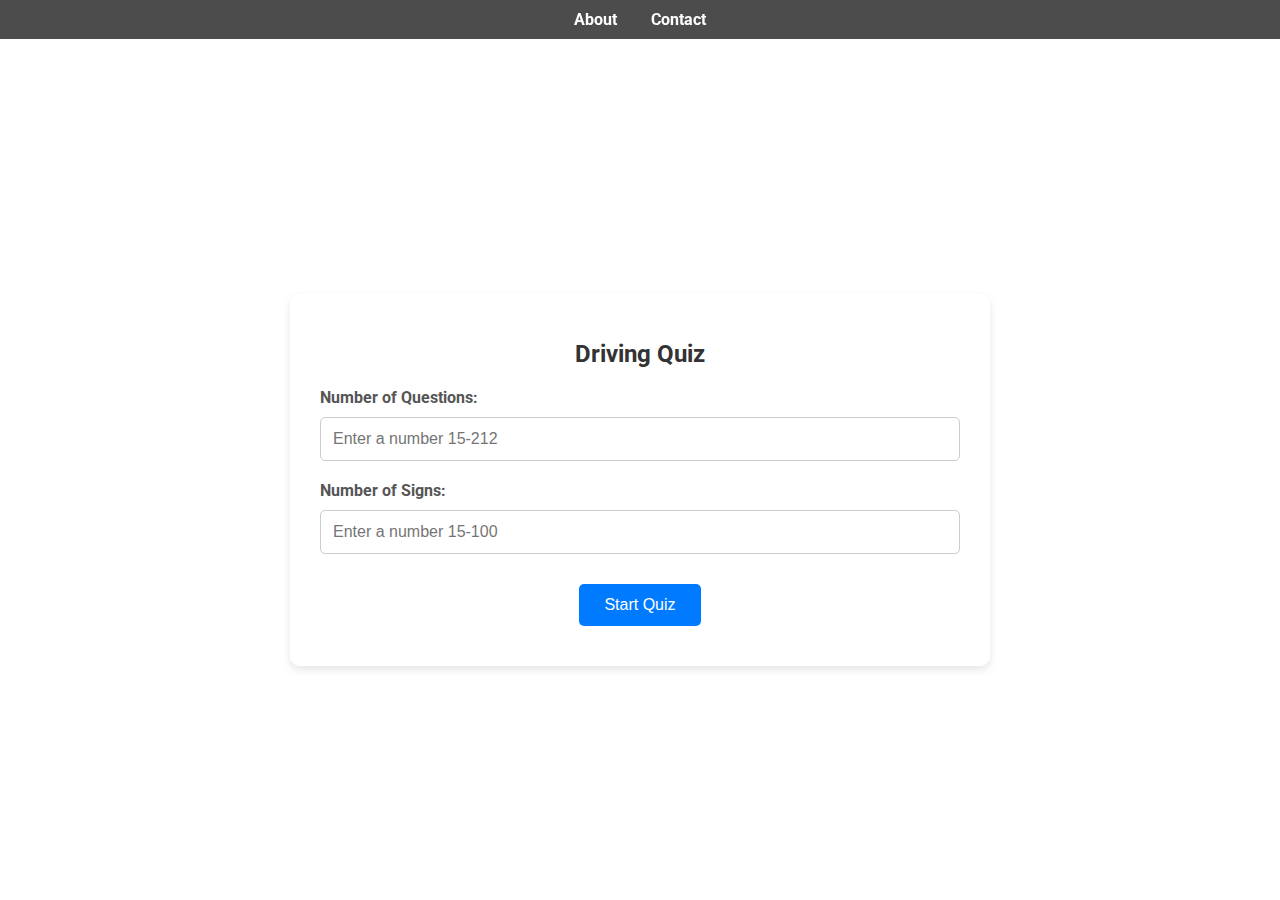
==== index.html @ 391bef8a "added new file styling and more" ====
<!DOCTYPE html>
<html lang="en">
<head>
    <meta charset="UTF-8">
    <meta name="viewport" content="width=device-width, initial-scale=1.0">
    <title>Driving Quiz</title>
    <link rel="stylesheet" href="styles.css">
    <link href="https://fonts.googleapis.com/css2?family=Roboto:wght@400;500;700&display=swap" rel="stylesheet">
</head>
<body>
    <div class="taskbar">
        <a href="about.html">About</a>
        <a href="contact.html">Contact</a>
    </div>
    <div class="container">
        <h1>Driving Quiz</h1>
        <div class="config">
            <label for="questionCount">Number of Questions:</label>
            <input type="number" id="questionCount" min="15" max="212" placeholder="Enter a number 15-212">

            <label for="pictureQuestionCount">Number of Signs:</label>
            <input type="number" id="pictureQuestionCount" min="15" max="100" placeholder="Enter a number 15-100">

            <div class="button-container">
                <button id="startQuiz">Start Quiz</button>
            </div>
        </div>

        <!-- The quiz section which includes the buttons -->
        <div id="quizContainer" class="hidden">
            <div id="quiz"></div>
            <!-- These buttons will be shown after the quiz starts -->
            <div class="button-container">
                <button id="prevQuestion" class="hidden">Previous</button>
                <button id="nextQuestion" class="hidden">Next</button>
                <button id="submitQuiz" class="hidden">Submit</button>
                <button id="returnButton" class="hidden">Return to Settings</button>
            </div>
        </div>

        <div id="result" class="hidden"></div>
    </div>

    <div id="about" class="hidden">
        <h2>About</h2>
        <p>This is a driving quiz application to help you prepare for your driving test.</p>
    </div>

    <div id="contact" class="hidden">
        <h2>Contact</h2>
        <p>For any inquiries, please contact us at <a href="mailto:info@drivingquiz.com">info@drivingquiz.com</a>.</p>
    </div>

    <script src="script.js"></script>
</body>
</html>
---- styles.css ----
body {
    font-family: 'Roboto', sans-serif;
    background: url('background.jpg') no-repeat center center fixed;
    background-size: cover;
    margin: 0;
    padding: 0;
    display: flex;
    justify-content: center;
    align-items: center;
    height: 100vh;
    flex-direction: column;
}

.taskbar {
    width: 100%;
    background-color: rgba(0, 0, 0, 0.7);
    padding: 10px 0;
    text-align: center;
    position: fixed;
    top: 0;
    left: 0;
    z-index: 1000;
}

.taskbar a {
    color: #fff;
    margin: 0 15px;
    text-decoration: none;
    font-weight: bold;
}

.taskbar a:hover {
    text-decoration: underline;
}

.container {
    background: rgba(255, 255, 255, 0.9);
    padding: 30px;
    border-radius: 10px;
    box-shadow: 0 4px 8px rgba(0, 0, 0, 0.1);
    width: 100%;
    max-width: 700px;
    box-sizing: border-box;
    margin-top: 60px; /* Adjust for taskbar height */
}

h1 {
    text-align: center;
    color: #333;
    margin-bottom: 20px;
    font-size: 24px;
}

.contact-info {
    font-size: 18px;
    color: #555;
}

.contact-info ul {
    list-style-type: none;
    padding: 0;
}

.contact-info li {
    margin-bottom: 10px;
}

.contact-info a {
    color: #007BFF;
    text-decoration: none;
}

.contact-info a:hover {
    text-decoration: underline;
}

.map-container {
    margin-top: 20px;
    border: 1px solid #ccc;
    border-radius: 5px;
    overflow: hidden;
}

.config, #quizContainer, #result {
    margin-top: 20px;
}

label {
    display: block;
    margin-bottom: 10px;
    color: #555;
    font-weight: bold;
}

input[type="number"] {
    width: 100%;
    padding: 12px;
    margin-bottom: 20px;
    border: 1px solid #ccc;
    border-radius: 5px;
    box-sizing: border-box;
    font-size: 16px;
}

.button-container {
    text-align: center;
}

button {
    padding: 12px 25px;
    margin: 10px;
    border: none;
    border-radius: 5px;
    background-color: #007BFF;
    color: #fff;
    cursor: pointer;
    font-size: 16px;
    transition: background-color 0.3s ease;
}

button:hover {
    background-color: #0056b3;
}

.hidden {
    display: none;
}

.result-question {
    margin-bottom: 20px;
    padding: 15px;
    border: 1px solid #e0e0e0;
    border-radius: 5px;
    background-color: #fafafa;
}

.correct {
    color: green;
    font-weight: bold;
}

.wrong {
    color: red;
    font-weight: bold;
}

#quiz img {
    max-width: 100%;
    height: auto;
    margin-bottom: 20px;
    border-radius: 5px;
    box-shadow: 0 2px 4px rgba(0, 0, 0, 0.1);
}

ul {
    list-style-type: none;
    padding: 0;
}

li {
    margin-bottom: 10px;
}

input[type="radio"] {
    margin-right: 10px;
}
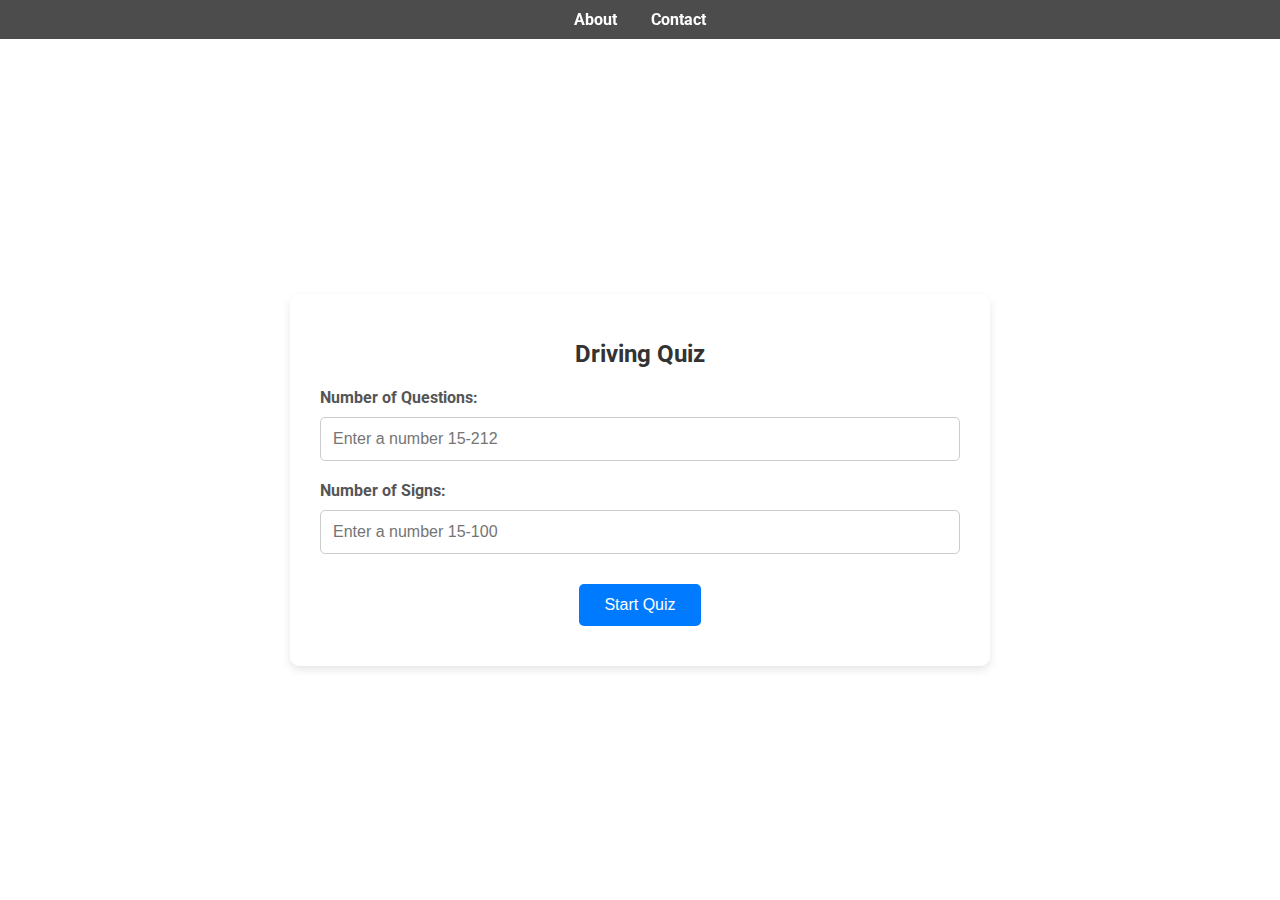
==== commit 2653e10c: "fixed bug" ====
--- a/index.html
+++ b/index.html
@@ -34,7 +34,6 @@
                 <button id="prevQuestion" class="hidden">Previous</button>
                 <button id="nextQuestion" class="hidden">Next</button>
                 <button id="submitQuiz" class="hidden">Submit</button>
-                <button id="returnButton" class="hidden">Return to Settings</button>
             </div>
         </div>
 
@@ -48,7 +47,7 @@
 
     <div id="contact" class="hidden">
         <h2>Contact</h2>
-        <p>For any inquiries, please contact us at <a href="mailto:info@drivingquiz.com">info@drivingquiz.com</a>.</p>
+        <p>If you have any questions, please reach out to us.</p>
     </div>
 
     <script src="script.js"></script>
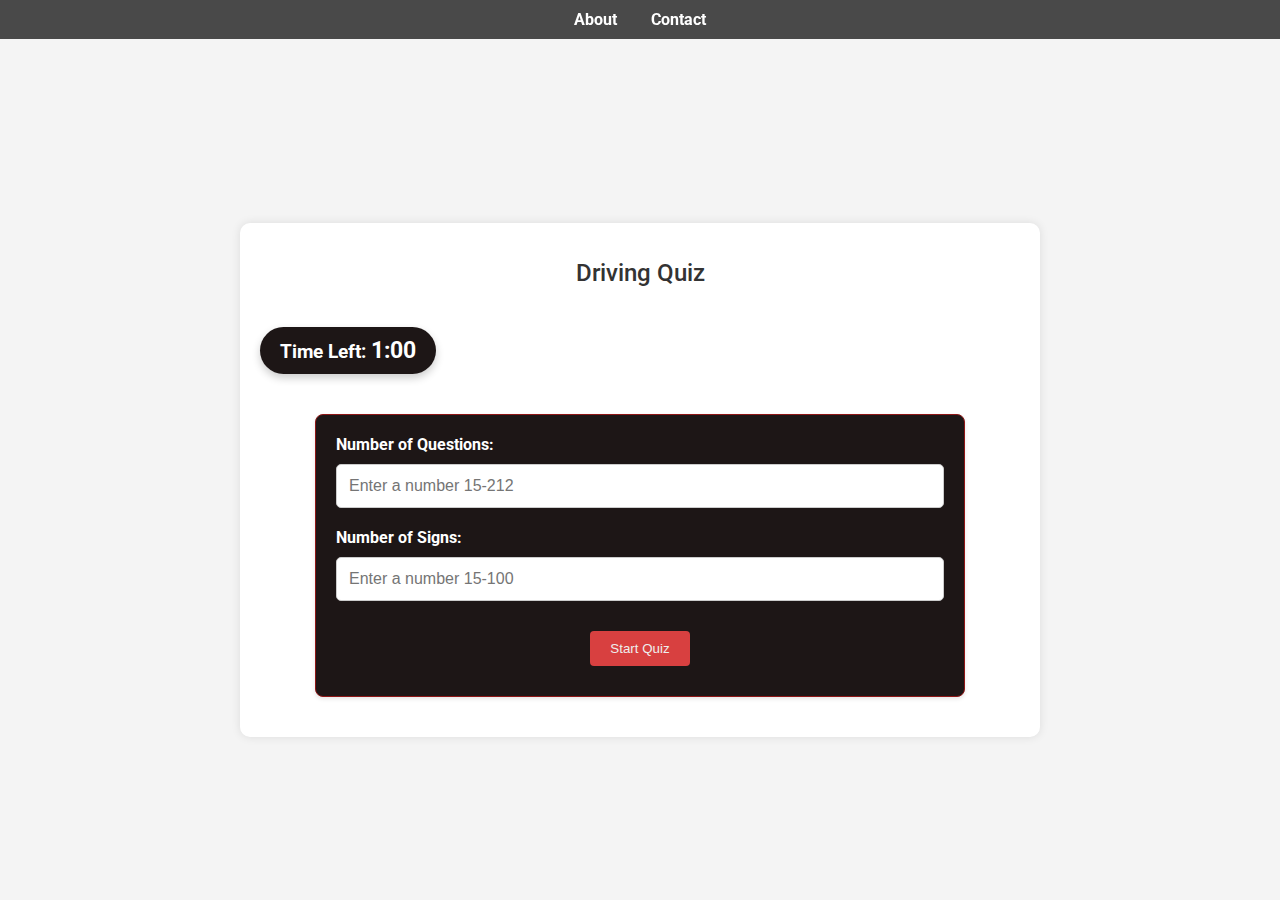
==== commit 4cdc8ee7: "styles the website added a timer made sure that everything works properly" ====
--- a/index.html
+++ b/index.html
@@ -14,6 +14,7 @@
     </div>
     <div class="container">
         <h1>Driving Quiz</h1>
+        <div id="timer" class="hidden">Time Left: <span id="time">1:00</span></div>
         <div class="config">
             <label for="questionCount">Number of Questions:</label>
             <input type="number" id="questionCount" min="15" max="212" placeholder="Enter a number 15-212">
--- a/styles.css
+++ b/styles.css
@@ -1,7 +1,17 @@
+/* Define color palette */
+:root {
+    --dark-brown: #1D1616; /* 20% */
+    --dark-red: #8E1616;   /* 20% */
+    --red: #D84040;        /* 10% */
+    --light-grey: #EEEEEE; /* 50% */
+    --white: #FFFFFF;      /* Additional color for better contrast */
+}
+
+/* General styles */
 body {
+    background-color: #f4f4f4;
+    color: var(--dark-brown); /* 20% */
     font-family: 'Roboto', sans-serif;
-    background: url('background.jpg') no-repeat center center fixed;
-    background-size: cover;
     margin: 0;
     padding: 0;
     display: flex;
@@ -11,6 +21,77 @@
     flex-direction: column;
 }
 
+/* Header styles */
+header {
+    background-color: var(--dark-red); /* 20% */
+    color: var(--light-grey); /* 50% */
+    padding: 20px;
+    text-align: center;
+    width: 100%;
+    box-shadow: 0 2px 4px rgba(0, 0, 0, 0.1);
+}
+
+/* Quiz container styles */
+#quizContainer {
+    background-color: var(--light-grey); /* 50% */
+    border: 1px solid var(--dark-brown); /* 20% */
+    border-radius: 8px;
+    margin: 20px auto;
+    padding: 20px;
+    width: 80%;
+    box-shadow: 0 2px 4px rgba(0, 0, 0, 0.1);
+}
+
+/* Button styles */
+button {
+    background-color: var(--red); /* 10% */
+    border: none;
+    border-radius: 4px;
+    color: var(--light-grey); /* 50% */
+    cursor: pointer;
+    padding: 10px 20px;
+    margin: 10px 0;
+    transition: background-color 0.3s ease;
+}
+
+button:hover {
+    background-color: var(--dark-red); /* 20% */
+}
+
+/* Config section styles */
+.config {
+    background-color: var(--dark-brown); /* 20% */
+    border: 1px solid var(--dark-red); /* 20% */
+    border-radius: 8px;
+    color: var(--light-grey); /* 50% */
+    margin: 20px auto;
+    padding: 20px;
+    width: 80%;
+    box-shadow: 0 2px 4px rgba(0, 0, 0, 0.1);
+}
+
+/* Return button styles */
+.return-button {
+    background-color: var(--dark-red); /* 20% */
+    border: none;
+    border-radius: 4px;
+    color: var(--light-grey); /* 50% */
+    cursor: pointer;
+    display: none;
+    padding: 10px 20px;
+    margin: 10px 0;
+    transition: background-color 0.3s ease;
+}
+
+.return-button.hidden {
+    display: none;
+}
+
+.return-button:hover {
+    background-color: var(--red); /* 10% */
+}
+
+/* Taskbar styles */
 .taskbar {
     width: 100%;
     background-color: rgba(0, 0, 0, 0.7);
@@ -26,22 +107,51 @@
     color: #fff;
     margin: 0 15px;
     text-decoration: none;
-    font-weight: bold;
+    transition: color 0.3s ease;
 }
 
 .taskbar a:hover {
+    color: var(--red); /* 10% */
+}
+
+@keyframes fadeIn {
+    from { opacity: 0; }
+    to { opacity: 1; }
+}
+
+@keyframes slideDown {
+    from { top: -50px; }
+    to { top: 0; }
+}
+
+.taskbar a {
+    color: #fff;
+    margin: 0 15px;
+    text-decoration: none;
+    font-weight: bold;
+    transition: color 0.3s ease;
+}
+
+.taskbar a:hover {
+    color: #ffcc00;
     text-decoration: underline;
 }
 
 .container {
-    background: rgba(255, 255, 255, 0.9);
-    padding: 30px;
+    background: #fff;
+    padding: 20px;
     border-radius: 10px;
-    box-shadow: 0 4px 8px rgba(0, 0, 0, 0.1);
-    width: 100%;
-    max-width: 700px;
+    box-shadow: 0 0 10px rgba(0, 0, 0, 0.1);
+    width: 100%;
+    max-width: 800px;
     box-sizing: border-box;
     margin-top: 60px; /* Adjust for taskbar height */
+    animation: fadeInUp 0.5s ease-in-out;
+}
+
+@keyframes fadeInUp {
+    from { transform: translateY(20px); opacity: 0; }
+    to { transform: translateY(0); opacity: 1; }
 }
 
 h1 {
@@ -49,46 +159,13 @@
     color: #333;
     margin-bottom: 20px;
     font-size: 24px;
-}
-
-.contact-info {
-    font-size: 18px;
-    color: #555;
-}
-
-.contact-info ul {
-    list-style-type: none;
-    padding: 0;
-}
-
-.contact-info li {
-    margin-bottom: 10px;
-}
-
-.contact-info a {
-    color: #007BFF;
-    text-decoration: none;
-}
-
-.contact-info a:hover {
-    text-decoration: underline;
-}
-
-.map-container {
-    margin-top: 20px;
-    border: 1px solid #ccc;
-    border-radius: 5px;
-    overflow: hidden;
-}
-
-.config, #quizContainer, #result {
-    margin-top: 20px;
+    font-weight: 500;
 }
 
 label {
     display: block;
     margin-bottom: 10px;
-    color: #555;
+    color: var(--white); /* 20% */
     font-weight: bold;
 }
 
@@ -102,24 +179,14 @@
     font-size: 16px;
 }
 
+p {
+    font-weight: 400;
+    color: #666;
+    line-height: 1.6;
+}
+
 .button-container {
     text-align: center;
-}
-
-button {
-    padding: 12px 25px;
-    margin: 10px;
-    border: none;
-    border-radius: 5px;
-    background-color: #007BFF;
-    color: #fff;
-    cursor: pointer;
-    font-size: 16px;
-    transition: background-color 0.3s ease;
-}
-
-button:hover {
-    background-color: #0056b3;
 }
 
 .hidden {
@@ -163,4 +230,41 @@
 
 input[type="radio"] {
     margin-right: 10px;
+}
+
+#timer {
+    font-size: 1.2em;
+    font-weight: bold;
+    color: #ffffff;
+    background-color: var(--dark-brown);
+    padding: 10px 20px;
+    border-radius: 50px;
+    margin: 20px 0;
+    text-align: center;
+    animation: pulse 1s infinite;
+    box-shadow: 0 4px 8px rgba(0, 0, 0, 0.2);
+    display: inline-block;
+}
+
+@keyframes pulse {
+    0% { transform: scale(1); }
+    50% { transform: scale(1.05); }
+    100% { transform: scale(1); }
+}
+
+#time {
+    font-size: 1.2em;
+    font-weight: bold;
+    color: #ffffff;
+}
+
+/* Number of questions and sign labels styles */
+.question-number, .sign-label {
+    background-color: var(--white); /* Additional color for better contrast */
+    color: var(--white); /* 20% */
+    padding: 10px;
+    border-radius: 4px;
+    margin: 5px 0;
+    font-weight: bold;
+    box-shadow: 0 2px 4px rgba(0, 0, 0, 0.1);
 }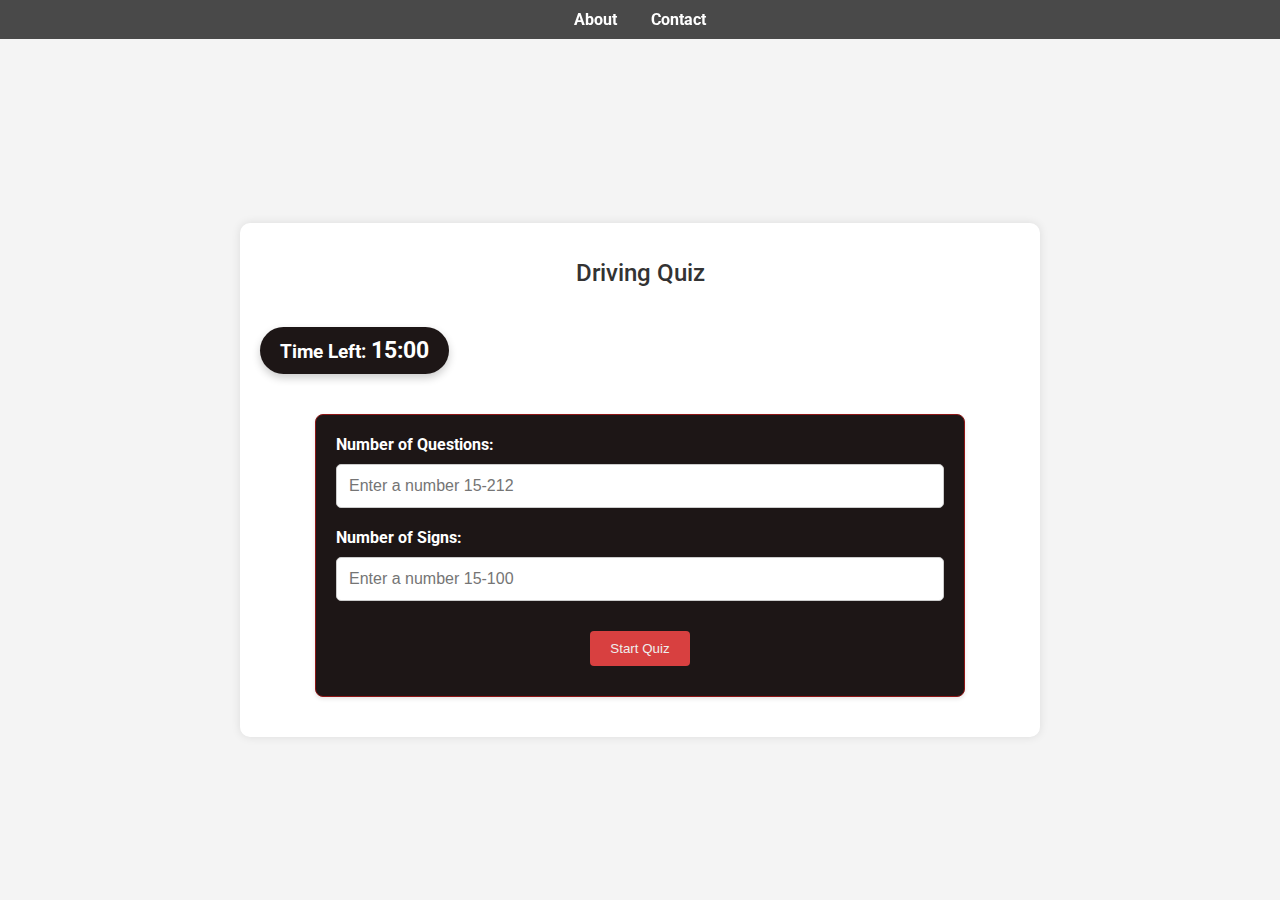
==== commit a838e683: "fixed bugs added styling" ====
--- a/index.html
+++ b/index.html
@@ -14,7 +14,7 @@
     </div>
     <div class="container">
         <h1>Driving Quiz</h1>
-        <div id="timer" class="hidden">Time Left: <span id="time">1:00</span></div>
+        <div id="timer" class="hidden">Time Left: <span id="time">15:00</span></div>
         <div class="config">
             <label for="questionCount">Number of Questions:</label>
             <input type="number" id="questionCount" min="15" max="212" placeholder="Enter a number 15-212">
--- a/styles.css
+++ b/styles.css
@@ -40,6 +40,17 @@
     padding: 20px;
     width: 80%;
     box-shadow: 0 2px 4px rgba(0, 0, 0, 0.1);
+    height: 400px; /* Set a fixed height for the container */
+    overflow: auto; /* Allow scrolling if content overflows */
+}
+
+/* Label styles within the quiz container */
+#quizContainer label {
+    font-size: 1.2em; /* Increase font size */
+    color: var(--dark-brown); /* Set a darker color for better contrast */
+    font-weight: bold; /* Make the text bold */
+    margin-bottom: 10px; /* Add some margin for spacing */
+    display: block; /* Ensure labels are block elements */
 }
 
 /* Button styles */
@@ -211,12 +222,19 @@
     font-weight: bold;
 }
 
+/* Image inside quiz box */
 #quiz img {
-    max-width: 100%;
+    max-width: 100%; /* Ensures the image will never overflow its container */
     height: auto;
     margin-bottom: 20px;
     border-radius: 5px;
     box-shadow: 0 2px 4px rgba(0, 0, 0, 0.1);
+}
+
+/* General content container inside quiz box */
+.quiz-content {
+    max-height: 300px; /* Set a max height for the content */
+    overflow-y: auto; /* Add vertical scroll if the content is too long */
 }
 
 ul {
@@ -267,4 +285,19 @@
     margin: 5px 0;
     font-weight: bold;
     box-shadow: 0 2px 4px rgba(0, 0, 0, 0.1);
-}+}
+
+#result {
+    max-height: 80vh; /* Adjust the height as needed */
+    overflow-y: auto;
+    padding: 20px;
+    background-color: var(--light-grey);
+    border: 1px solid var(--dark-brown);
+    border-radius: 8px;
+    box-shadow: 0 2px 4px rgba(0, 0, 0, 0.1);
+}
+
+.result-content {
+    max-height: 60vh; /* Adjust the height as needed */
+    overflow-y: auto;
+}
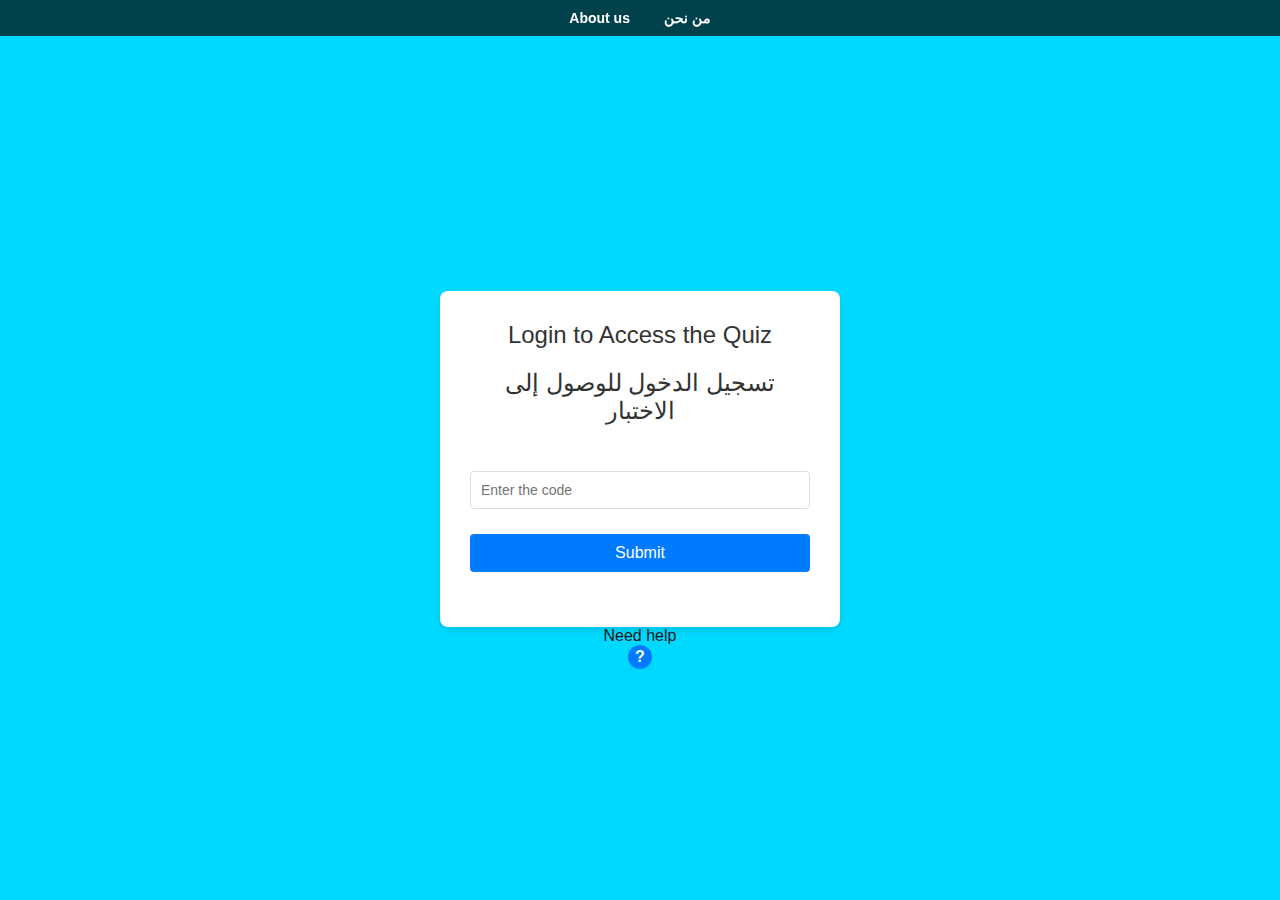
==== commit 984bc525: "aaaa" ====
--- a/index.html
+++ b/index.html
@@ -3,54 +3,50 @@
 <head>
     <meta charset="UTF-8">
     <meta name="viewport" content="width=device-width, initial-scale=1.0">
-    <title>Driving Quiz</title>
+    <title>Login</title>
     <link rel="stylesheet" href="styles.css">
-    <link href="https://fonts.googleapis.com/css2?family=Roboto:wght@400;500;700&display=swap" rel="stylesheet">
 </head>
 <body>
     <div class="taskbar">
-        <a href="about.html">About</a>
-        <a href="contact.html">Contact</a>
-    </div>
-    <div class="container">
-        <h1>Driving Quiz</h1>
-        <div id="timer" class="hidden">Time Left: <span id="time">15:00</span></div>
-        <div class="config">
-            <label for="questionCount">Number of Questions:</label>
-            <input type="number" id="questionCount" min="15" max="212" placeholder="Enter a number 15-212">
-
-            <label for="pictureQuestionCount">Number of Signs:</label>
-            <input type="number" id="pictureQuestionCount" min="15" max="100" placeholder="Enter a number 15-100">
-
-            <div class="button-container">
-                <button id="startQuiz">Start Quiz</button>
-            </div>
-        </div>
-
-        <!-- The quiz section which includes the buttons -->
-        <div id="quizContainer" class="hidden">
-            <div id="quiz"></div>
-            <!-- These buttons will be shown after the quiz starts -->
-            <div class="button-container">
-                <button id="prevQuestion" class="hidden">Previous</button>
-                <button id="nextQuestion" class="hidden">Next</button>
-                <button id="submitQuiz" class="hidden">Submit</button>
-            </div>
-        </div>
-
-        <div id="result" class="hidden"></div>
+        <a href="about.html" id="aboutLink">About us</a>
+        <a href="about_ar.html" id="aboutLink">من نحن</a>
     </div>
 
-    <div id="about" class="hidden">
-        <h2>About</h2>
-        <p>This is a driving quiz application to help you prepare for your driving test.</p>
+    <div class="login-container">
+        <h1 id="loginTitle">Login to Access the Quiz</h1>
+        <h1>تسجيل الدخول للوصول إلى الاختبار</h1>
+        <form id="loginForm">
+            <label for="loginCode" id="enterCodeLabel">Enter Access Code:</label>
+            <div class="help-container">
+                <input type="text" id="loginCode" required placeholder="Enter the code">
+            </div>
+            <button type="submit" id="loginSubmitButton">Submit</button>
+            <p id="loginMessage"></p> <!-- Error or Success message will appear here -->
+        </form>
+    </div>
+    <span class="help-bubble">Need help</span>
+    <span class="help-icon" onclick="openPopup()">?</span>
+    <!-- Help Popup -->
+    <div id="helpPopup" class="popup">
+        <div class="popup-content">
+            <span class="close" onclick="closePopup()">&times;</span>
+            <p>English :</p>
+            <p>If you need help accessing the quiz, you should contact the office you are associated with to obtain the access code. Otherwise, if you are not affiliated with any office, you may reach out to one of the website creators via their Instagram page. You can find the page in the "About Us" section.</p>
+            <p>Arabic (العربية):</p>
+            <p>إذا كنت بحاجة إلى مساعدة في الوصول إلى الاختبار، فيجب عليك التواصل مع المكتب الذي تنتمي إليه للحصول على رمز الدخول. أما إذا لم تكن تابعًا لأي مكتب، فيمكنك التواصل مع أحد منشئي هذا الموقع عبر صفحتهم على إنستغرام. يمكنك العثور على الصفحة في قسم "من نحن.</p>
+        </div>
     </div>
 
-    <div id="contact" class="hidden">
-        <h2>Contact</h2>
-        <p>If you have any questions, please reach out to us.</p>
-    </div>
-
-    <script src="script.js"></script>
+    <!-- Link to external JS files -->
+    <script src="login.js"></script>
+    <script src="translations.js"></script>
+    <script>
+        function openPopup() {
+            document.getElementById("helpPopup").style.display = "block";
+        }
+        function closePopup() {
+            document.getElementById("helpPopup").style.display = "none";
+        }
+    </script>
 </body>
-</html>+</html>
--- a/styles.css
+++ b/styles.css
@@ -1,15 +1,163 @@
+/* Reset some default styles */
+* {
+    margin: 0;
+    padding: 0;
+    box-sizing: border-box;
+}
+
+/* Overall body styles */
+body {
+    font-family: 'Arial', sans-serif;
+    background-color: #f4f7fc;
+    color: #333;
+    display: flex;
+    justify-content: center;
+    align-items: center;
+    height: 100vh;
+    flex-direction: column;
+}
+
+/* Taskbar at the top */
+.taskbar {
+    position: fixed;
+    top: 0;
+    width: 100%;
+    background-color: #333;
+    padding: 10px 20px;
+    text-align: right;
+    color: white;
+    font-size: 14px;
+}
+
+.taskbar a {
+    color: white;
+    text-decoration: none;
+}
+
+/* Language selector label */
+#languageLabel {
+    display: block;
+    margin-top: 20px;
+    font-size: 16px;
+}
+
+/* Select dropdown styling */
+select {
+    padding: 8px;
+    margin: 10px 0;
+    border: 1px solid #ddd;
+    border-radius: 4px;
+    font-size: 14px;
+    background-color: #fff;
+}
+
+/* Login container */
+.login-container {
+    background: #fff;
+    box-shadow: 0 4px 6px rgba(0, 0, 0, 0.1);
+    padding: 30px;
+    width: 100%;
+    max-width: 400px;
+    border-radius: 8px;
+    margin-top: 60px;
+    text-align: center;
+}
+
+/* Title of login */
+#loginTitle {
+    font-size: 24px;
+    margin-bottom: 20px;
+    color: #333;
+}
+
+/* Form fields */
+label {
+    display: block;
+    margin: 10px 0 5px;
+    font-size: 14px;
+    color: #333;
+}
+
+/* Input fields */
+input[type="text"] {
+    width: 100%;
+    padding: 10px;
+    border: 1px solid #ddd;
+    border-radius: 4px;
+    font-size: 14px;
+    margin-bottom: 15px;
+}
+
+/* Specific styling for Submit button */
+#loginSubmitButton {
+    width: 100%;
+    padding: 10px;
+    background-color: #007bff;
+    color: white;
+    border: none;
+    border-radius: 4px;
+    font-size: 16px;
+    cursor: pointer;
+    transition: background-color 0.3s;
+}
+
+#loginSubmitButton:hover {
+    background-color: #007bff;
+}
+/* Error or success message */
+#loginMessage {
+    margin-top: 15px;
+    font-size: 14px;
+}
+
+/* Help popup */
+.popup {
+    display: none;
+    position: fixed;
+    top: 50%;
+    left: 50%;
+    transform: translate(-50%, -50%);
+    background-color: #fff;
+    box-shadow: 0 4px 6px rgba(0, 0, 0, 0.1);
+    border-radius: 8px;
+    padding: 20px;
+    width: 80%;
+    max-width: 600px;
+}
+
+.popup-content {
+    max-height: 400px;
+    overflow-y: auto;
+}
+
+.close {
+    position: absolute;
+    top: 10px;
+    right: 10px;
+    font-size: 20px;
+    cursor: pointer;
+}
+
+/* Popup text */
+.popup p {
+    font-size: 14px;
+    margin-bottom: 15px;
+}
+
+
+
 /* Define color palette */
 :root {
     --dark-brown: #1D1616; /* 20% */
-    --dark-red: #8E1616;   /* 20% */
-    --red: #D84040;        /* 10% */
+    --dark-red: #0670fa;   /* 20% */
+    --red: #0670fa;        /* 10% */
     --light-grey: #EEEEEE; /* 50% */
     --white: #FFFFFF;      /* Additional color for better contrast */
 }
 
 /* General styles */
 body {
-    background-color: #f4f4f4;
+    background-color: #00d9ff;
     color: var(--dark-brown); /* 20% */
     font-family: 'Roboto', sans-serif;
     margin: 0;
@@ -20,6 +168,202 @@
     height: 100vh;
     flex-direction: column;
 }
+.hidden {
+    display: none;
+}
+
+.language-selector {
+    display: flex;
+    align-items: center;
+    gap: 10px;
+    font-family: Arial, sans-serif;
+    font-size: 16px;
+    margin-bottom: 15px;
+}
+
+.language-selector label {
+    font-weight: bold;
+}
+
+#language {
+    padding: 8px 12px;
+    font-size: 16px;
+    border: 2px solid #ddd;
+    border-radius: 8px;
+    background: white;
+    cursor: pointer;
+    transition: all 0.3s ease-in-out;
+}
+
+#language:hover {
+    border-color: #007bff;
+}
+
+#language:focus {
+    outline: none;
+    border-color: #0056b3;
+    box-shadow: 0px 0px 5px rgba(0, 91, 187, 0.5);
+}
+
+/* Dropdown Container */
+.dropdown {
+    position: relative;
+    display: inline-block;
+    font-family: 'Poppins', sans-serif;
+}
+
+/* Button Styling */
+.dropbtn {
+    background: linear-gradient(45deg, #007bff, #00c3ff);
+    color: white;
+    font-size: 18px;
+    padding: 12px 20px;
+    border: none;
+    border-radius: 10px;
+    cursor: pointer;
+    transition: 0.3s;
+    font-weight: bold;
+    box-shadow: 0 4px 10px rgba(0, 123, 255, 0.5);
+}
+
+.dropbtn:hover {
+    background: linear-gradient(45deg, #0056b3, #0099ff);
+    transform: scale(1.05);
+}
+
+/* Dropdown Content */
+.dropdown-content {
+    display: none;
+    position: absolute;
+    background-color: white;
+    min-width: 160px;
+    box-shadow: 0px 5px 10px rgba(0, 0, 0, 0.2);
+    border-radius: 10px;
+    z-index: 1;
+    overflow: hidden;
+    animation: fadeIn 0.3s ease-in-out;
+}
+
+/* Ensure help icon is visible */
+.help-icon {
+    display: inline-flex; /* Ensures it appears next to the input */
+    justify-content: center;
+    align-items: center;
+    width: 24px;
+    height: 24px;
+    font-size: 16px;
+    font-weight: bold;
+    color: white;
+    background-color: #007BFF;
+    border-radius: 50%;
+    cursor: pointer;
+    margin-left: 3px;
+    margin-right: 3px;
+    user-select: none;
+}
+
+/* Keep the need help bubble inline */
+.help-container {
+    display: flex;
+    align-items: center;
+}
+
+/* Popup fixes */
+.popup {
+    display: none;
+    position: fixed;
+    top: 50%;
+    left: 50%;
+    transform: translate(-50%, -50%);
+    background: white;
+    padding: 20px;
+    border-radius: 10px;
+    box-shadow: 0 0 10px rgba(0, 0, 0, 0.2);
+    width: 300px;
+    text-align: center;
+    z-index: 1000;
+}
+
+.popup-content {
+    position: relative;
+    padding: 20px;
+}
+
+.close {
+    position: absolute;
+    top: 10px;
+    right: 10px;
+    font-size: 24px;
+    font-weight: bold;
+    cursor: pointer;
+    color: #0670fa;
+    background: none;
+    border: none;
+    z-index: 1001;
+}
+
+.close:hover {
+    color: black;
+}
+
+
+/* Show dropdown on hover */
+.dropdown:hover .dropdown-content {
+    display: block;
+}
+/* Ensure the dropdown button is large and easy to tap on mobile */
+.dropbtn {
+    font-size: 16px;
+    padding: 10px;
+    min-width: 120px;
+}
+
+/* Responsive dropdown for mobile */
+@media only screen and (max-width: 768px) {
+    .dropdown-content {
+        width: 100%;  /* Full width on mobile */
+    }
+
+    .dropdown-content a {
+        font-size: 16px; /* Make text larger on mobile */
+        padding: 12px;   /* Larger clickable area */
+    }
+
+    .language-selector select {
+        font-size: 16px;
+        padding: 12px;
+        width: 100%;  /* Make the select element full width on mobile */
+    }
+}
+/* Make sure there’s enough padding for easy tapping on mobile */
+.dropdown .dropbtn, .language-selector select {
+    padding: 12px;
+    font-size: 16px;
+}
+
+/* Dropdown Links */
+.dropdown-content a {
+    color: #333;
+    padding: 12px 16px;
+    text-decoration: none;
+    display: block;
+    font-weight: bold;
+    transition: 0.3s;
+}
+
+/* Hover Effect */
+.dropdown-content a:hover {
+    background: #007bff;
+    color: white;
+    transform: scale(1.05);
+}
+
+/* Animation */
+@keyframes fadeIn {
+    from { opacity: 0; transform: translateY(-10px); }
+    to { opacity: 1; transform: translateY(0); }
+}
+
 
 /* Header styles */
 header {
@@ -144,14 +488,14 @@
 }
 
 .taskbar a:hover {
-    color: #ffcc00;
+    color: #0670fa;
     text-decoration: underline;
 }
 
 .container {
     background: #fff;
     padding: 20px;
-    border-radius: 10px;
+    border-radius: 50px;
     box-shadow: 0 0 10px rgba(0, 0, 0, 0.1);
     width: 100%;
     max-width: 800px;
@@ -254,7 +598,7 @@
     font-size: 1.2em;
     font-weight: bold;
     color: #ffffff;
-    background-color: var(--dark-brown);
+    background-color: #0670fa;
     padding: 10px 20px;
     border-radius: 50px;
     margin: 20px 0;
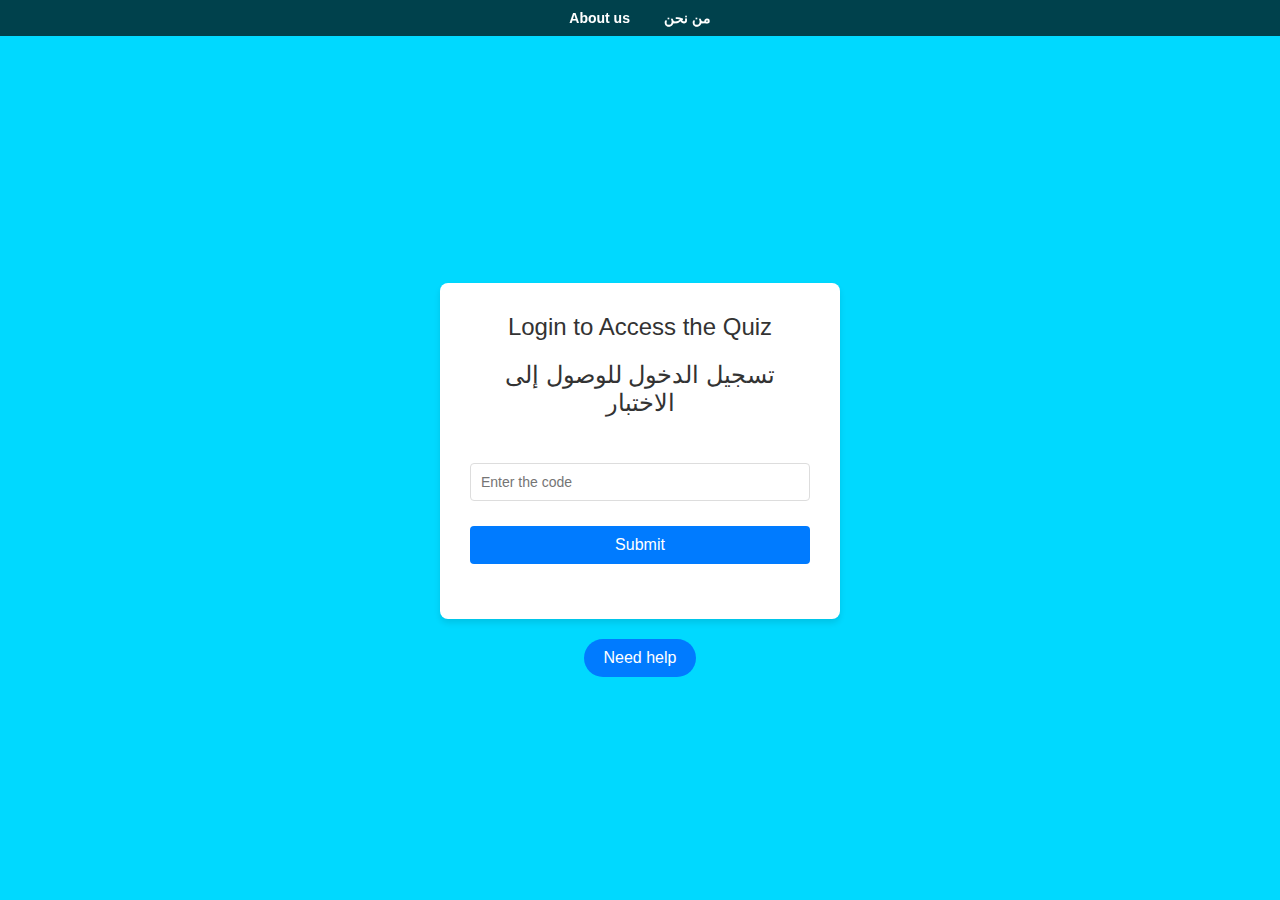
==== commit c38ec081: "fixed need help element" ====
--- a/index.html
+++ b/index.html
@@ -5,6 +5,55 @@
     <meta name="viewport" content="width=device-width, initial-scale=1.0">
     <title>Login</title>
     <link rel="stylesheet" href="styles.css">
+    <style>
+        .help-bubble {
+            display: inline-block;
+            padding: 10px 20px;
+            background-color: #007BFF;
+            color: white;
+            border-radius: 20px;
+            cursor: pointer;
+            font-size: 16px;
+            margin-top: 20px;
+            text-align: center;
+        }
+
+        .help-bubble:hover {
+            background-color: #0056b3;
+        }
+
+
+        .help-icon:hover {
+            background-color: #0056b3;
+        }
+
+        .popup {
+            display: none;
+            position: fixed;
+            top: 50%;
+            left: 50%;
+            transform: translate(-50%, -50%);
+            background-color: white;
+            box-shadow: 0 5px 15px rgba(0,0,0,0.3);
+            z-index: 1000;
+            width: 80%;
+            max-width: 500px;
+            padding: 20px;
+            border-radius: 10px;
+        }
+
+        .popup-content {
+            text-align: left;
+        }
+
+        .close {
+            position: absolute;
+            top: 10px;
+            right: 10px;
+            font-size: 20px;
+            cursor: pointer;
+        }
+    </style>
 </head>
 <body>
     <div class="taskbar">
@@ -24,8 +73,7 @@
             <p id="loginMessage"></p> <!-- Error or Success message will appear here -->
         </form>
     </div>
-    <span class="help-bubble">Need help</span>
-    <span class="help-icon" onclick="openPopup()">?</span>
+    <span class="help-bubble" onclick="openPopup()">Need help</span>
     <!-- Help Popup -->
     <div id="helpPopup" class="popup">
         <div class="popup-content">
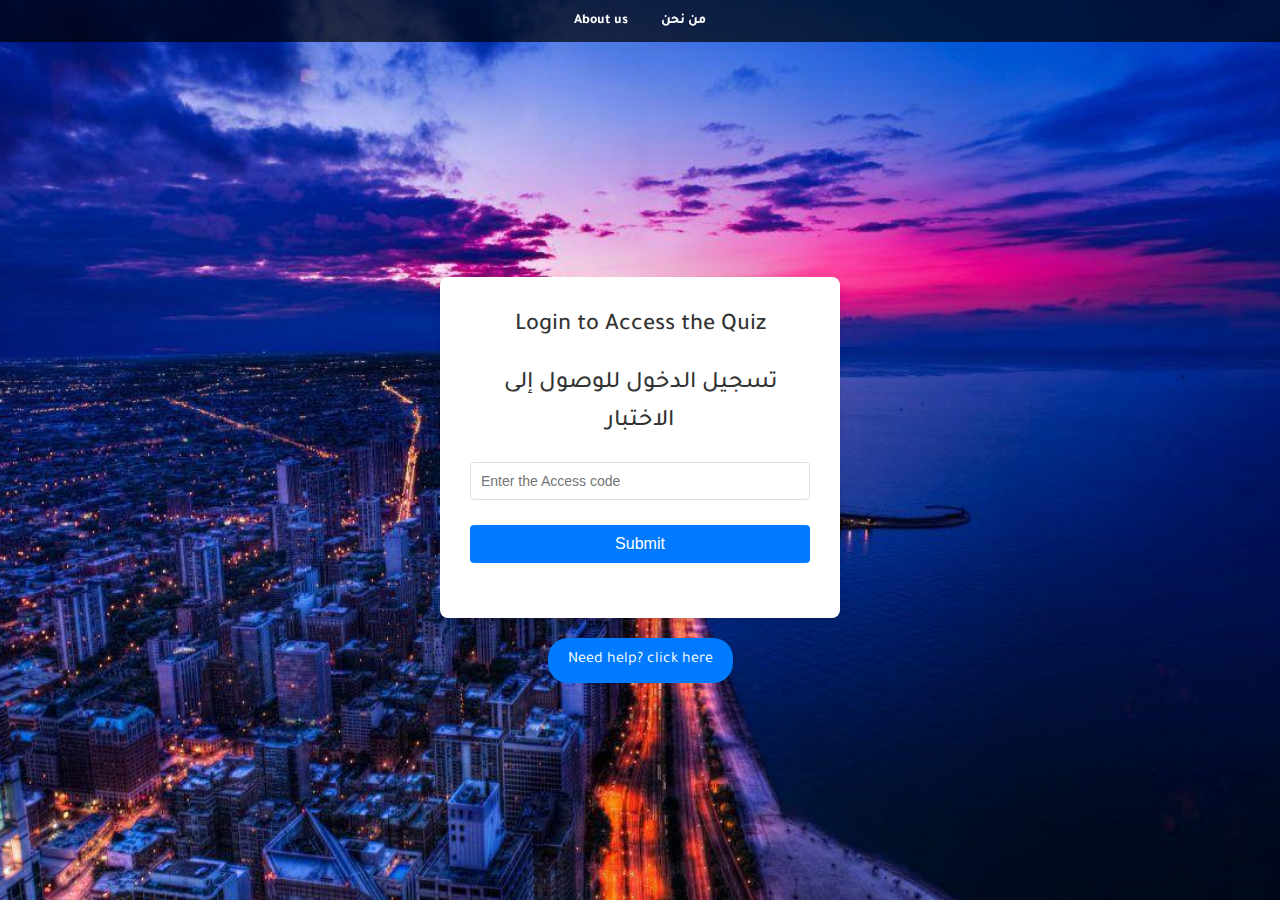
==== commit e65e3ef6: "alot changed" ====
--- a/index.html
+++ b/index.html
@@ -5,6 +5,7 @@
     <meta name="viewport" content="width=device-width, initial-scale=1.0">
     <title>Login</title>
     <link rel="stylesheet" href="styles.css">
+    <link href="https://fonts.googleapis.com/css2?family=Tajawal:wght@300;400;700&display=swap" rel="stylesheet">
     <style>
         .help-bubble {
             display: inline-block;
@@ -65,15 +66,16 @@
         <h1 id="loginTitle">Login to Access the Quiz</h1>
         <h1>تسجيل الدخول للوصول إلى الاختبار</h1>
         <form id="loginForm">
-            <label for="loginCode" id="enterCodeLabel">Enter Access Code:</label>
+            <label for="loginCode" id="enterCodeLabel"></label>
             <div class="help-container">
-                <input type="text" id="loginCode" required placeholder="Enter the code">
+                <input type="text" id="loginCode" required placeholder="Enter the Access code">
             </div>
             <button type="submit" id="loginSubmitButton">Submit</button>
             <p id="loginMessage"></p> <!-- Error or Success message will appear here -->
         </form>
     </div>
-    <span class="help-bubble" onclick="openPopup()">Need help</span>
+    
+    <span class="help-bubble" onclick="openPopup()">Need help? click here</span>
     <!-- Help Popup -->
     <div id="helpPopup" class="popup">
         <div class="popup-content">
--- a/styles.css
+++ b/styles.css
@@ -4,19 +4,51 @@
     padding: 0;
     box-sizing: border-box;
 }
+@import url('https://fonts.googleapis.com/css2?family=Tajawal:wght@300;400;700&display=swap');
 
 /* Overall body styles */
 body {
-    font-family: 'Arial', sans-serif;
+    font-family: 'Tajawal', sans-serif;
+    background: url('wp2057932.jpg') no-repeat center center fixed;
+    background-size: cover;
+    color: #fff;
+    line-height: 1.6;
     background-color: #f4f7fc;
-    color: #333;
     display: flex;
     justify-content: center;
     align-items: center;
     height: 100vh;
     flex-direction: column;
-}
-
+    background-position: center; /* Center the image */
+    background-repeat: no-repeat; /* Prevent repeating */
+}
+/* Container Styling */
+.container {
+    margin: 100px auto;
+    padding: 20px;
+    border-radius: 50px;
+    width: 100%;
+    max-width: 1000px;
+    box-sizing: border-box;
+    margin-top: 150px; /* Adjust for taskbar height */
+    animation: fadeInUp 0.5s ease-in-out;
+}
+
+#nextQuestion{
+    background-color: rgb(67, 167, 49);
+}
+#prevQuestion{
+    background-color: #6c757d;
+}
+#sorry{
+    color: #f70000;
+    display: none;
+    background-color: #f1f1f1;
+    padding: 10px;
+    margin-top: 20px;
+    border: 1px solid #ddd;
+    border-radius: 5px;
+}
 /* Taskbar at the top */
 .taskbar {
     position: fixed;
@@ -148,26 +180,13 @@
 
 /* Define color palette */
 :root {
-    --dark-brown: #1D1616; /* 20% */
+    --dark-brown: #b4b4b4; /* 20% */
     --dark-red: #0670fa;   /* 20% */
     --red: #0670fa;        /* 10% */
     --light-grey: #EEEEEE; /* 50% */
-    --white: #FFFFFF;      /* Additional color for better contrast */
-}
-
-/* General styles */
-body {
-    background-color: #00d9ff;
-    color: var(--dark-brown); /* 20% */
-    font-family: 'Roboto', sans-serif;
-    margin: 0;
-    padding: 0;
-    display: flex;
-    justify-content: center;
-    align-items: center;
-    height: 100vh;
-    flex-direction: column;
-}
+    --white: #000000;      /* Additional color for better contrast */
+}
+
 .hidden {
     display: none;
 }
@@ -377,24 +396,35 @@
 
 /* Quiz container styles */
 #quizContainer {
-    background-color: var(--light-grey); /* 50% */
+    box-shadow: 0 0 10px rgba(0, 0, 0, 0.5);
+    background-color: rgba(0, 0, 0, 0.3); /* Black with 30% opacity */
     border: 1px solid var(--dark-brown); /* 20% */
     border-radius: 8px;
     margin: 20px auto;
     padding: 20px;
-    width: 80%;
-    box-shadow: 0 2px 4px rgba(0, 0, 0, 0.1);
-    height: 400px; /* Set a fixed height for the container */
+    height: 500px; /* Stable height */
+    width: 90%; /* Adjust the width to fit your design, e.g., 90% of the viewport */
+    max-width: 1200px; /* Optional: Set a maximum width to avoid making it too wide */
     overflow: auto; /* Allow scrolling if content overflows */
-}
+    
+}
+
 
 /* Label styles within the quiz container */
 #quizContainer label {
-    font-size: 1.2em; /* Increase font size */
+    font-size: 1.0em; /* Increase font size */
     color: var(--dark-brown); /* Set a darker color for better contrast */
     font-weight: bold; /* Make the text bold */
     margin-bottom: 10px; /* Add some margin for spacing */
+    margin-top: 10px;
     display: block; /* Ensure labels are block elements */
+}
+
+#ok2{
+    display: flex;
+    justify-content: center; /* Horizontal centering */
+    align-items: center;     /* Vertical centering */
+    margin-bottom: 20px;
 }
 
 /* Button styles */
@@ -492,18 +522,6 @@
     text-decoration: underline;
 }
 
-.container {
-    background: #fff;
-    padding: 20px;
-    border-radius: 50px;
-    box-shadow: 0 0 10px rgba(0, 0, 0, 0.1);
-    width: 100%;
-    max-width: 800px;
-    box-sizing: border-box;
-    margin-top: 60px; /* Adjust for taskbar height */
-    animation: fadeInUp 0.5s ease-in-out;
-}
-
 @keyframes fadeInUp {
     from { transform: translateY(20px); opacity: 0; }
     to { transform: translateY(0); opacity: 1; }
@@ -566,14 +584,35 @@
     font-weight: bold;
 }
 
+/* Ensure that the container is a flex container */
+#quiz {
+    display: flex;
+    justify-content: center; /* Horizontally center the image */
+    align-items: center;     /* Vertically center the image */
+    flex-direction: column;  /* Stack content vertically */
+    text-align: center;      /* Optional: ensures text and image are centered */
+}
+
+#quizTitle {
+    font-size: 3rem; /* Large but balanced */
+    font-weight: bold;
+    text-align: center;
+    color: whitesmoke; /* Dark gray for a modern look */
+    text-transform: uppercase;
+    letter-spacing: 2px; /* Subtle spacing */
+    margin-top: 20px;
+    }
+
+
 /* Image inside quiz box */
 #quiz img {
     max-width: 100%; /* Ensures the image will never overflow its container */
     height: auto;
-    margin-bottom: 20px;
+    margin-bottom: 20px; /* Add spacing below the image */
     border-radius: 5px;
     box-shadow: 0 2px 4px rgba(0, 0, 0, 0.1);
 }
+
 
 /* General content container inside quiz box */
 .quiz-content {
@@ -592,6 +631,7 @@
 
 input[type="radio"] {
     margin-right: 10px;
+    size: -10px;
 }
 
 #timer {
@@ -629,6 +669,8 @@
     margin: 5px 0;
     font-weight: bold;
     box-shadow: 0 2px 4px rgba(0, 0, 0, 0.1);
+    
+    
 }
 
 #result {
@@ -645,3 +687,87 @@
     max-height: 60vh; /* Adjust the height as needed */
     overflow-y: auto;
 }
+.clickable-list {
+    list-style: none;
+    padding: 0;
+    display: flex; /* Flexbox layout */
+    justify-content: center; /* Center the items horizontally */
+}
+
+.clickable-item {
+    display: inline-block;
+    padding: 10px 20px;
+    margin: 5px;
+    background-color: #f0f0f0;
+    border: 2px solid #ccc;
+    border-radius: 5px;
+    cursor: pointer;
+    transition: background-color 0.3s ease, transform 0.2s;
+    position: relative;
+}
+
+.clickable-item input[type="radio"] {
+    display: none; /* Hide the actual radio button */
+}
+
+.clickable-item input[type="radio"]:checked + span {
+    background-color: #007bff; /* Background turns blue when checked */
+    color: white;
+    border: 2px solid #007bff; /* Optional: border turns blue as well */
+}
+
+.clickable-item:hover {
+    background-color: #007bff;
+    transform: scale(1.05);
+}
+
+.clickable-item label {
+    display: block;
+    width: 100%;
+    cursor: pointer;
+}
+
+.clickable-item span {
+    display: inline-block;
+    padding: 5px;
+    border-radius: 3px;
+    text-align: center; /* Center the text inside each box */
+    color: #000000;
+}
+/* Media Queries for Responsiveness */
+@media (max-width: 768px) {
+    .taskbar {
+        flex-direction: column;
+        align-items: center;
+    }
+
+    .container {
+        padding: 15px;
+        margin: 50px auto;
+    }
+
+    #quizTitle {
+        font-size: 1.8em;
+    }
+
+    button {
+        width: 100%;
+        padding: 15px;
+    }
+}
+
+@media (max-width: 480px) {
+    .container {
+        margin: 30px;
+        padding: 10px;
+    }
+
+    #quizTitle {
+        font-size: 1.5em;
+    }
+
+    button {
+        font-size: 1em;
+        padding: 12px;
+    }
+}